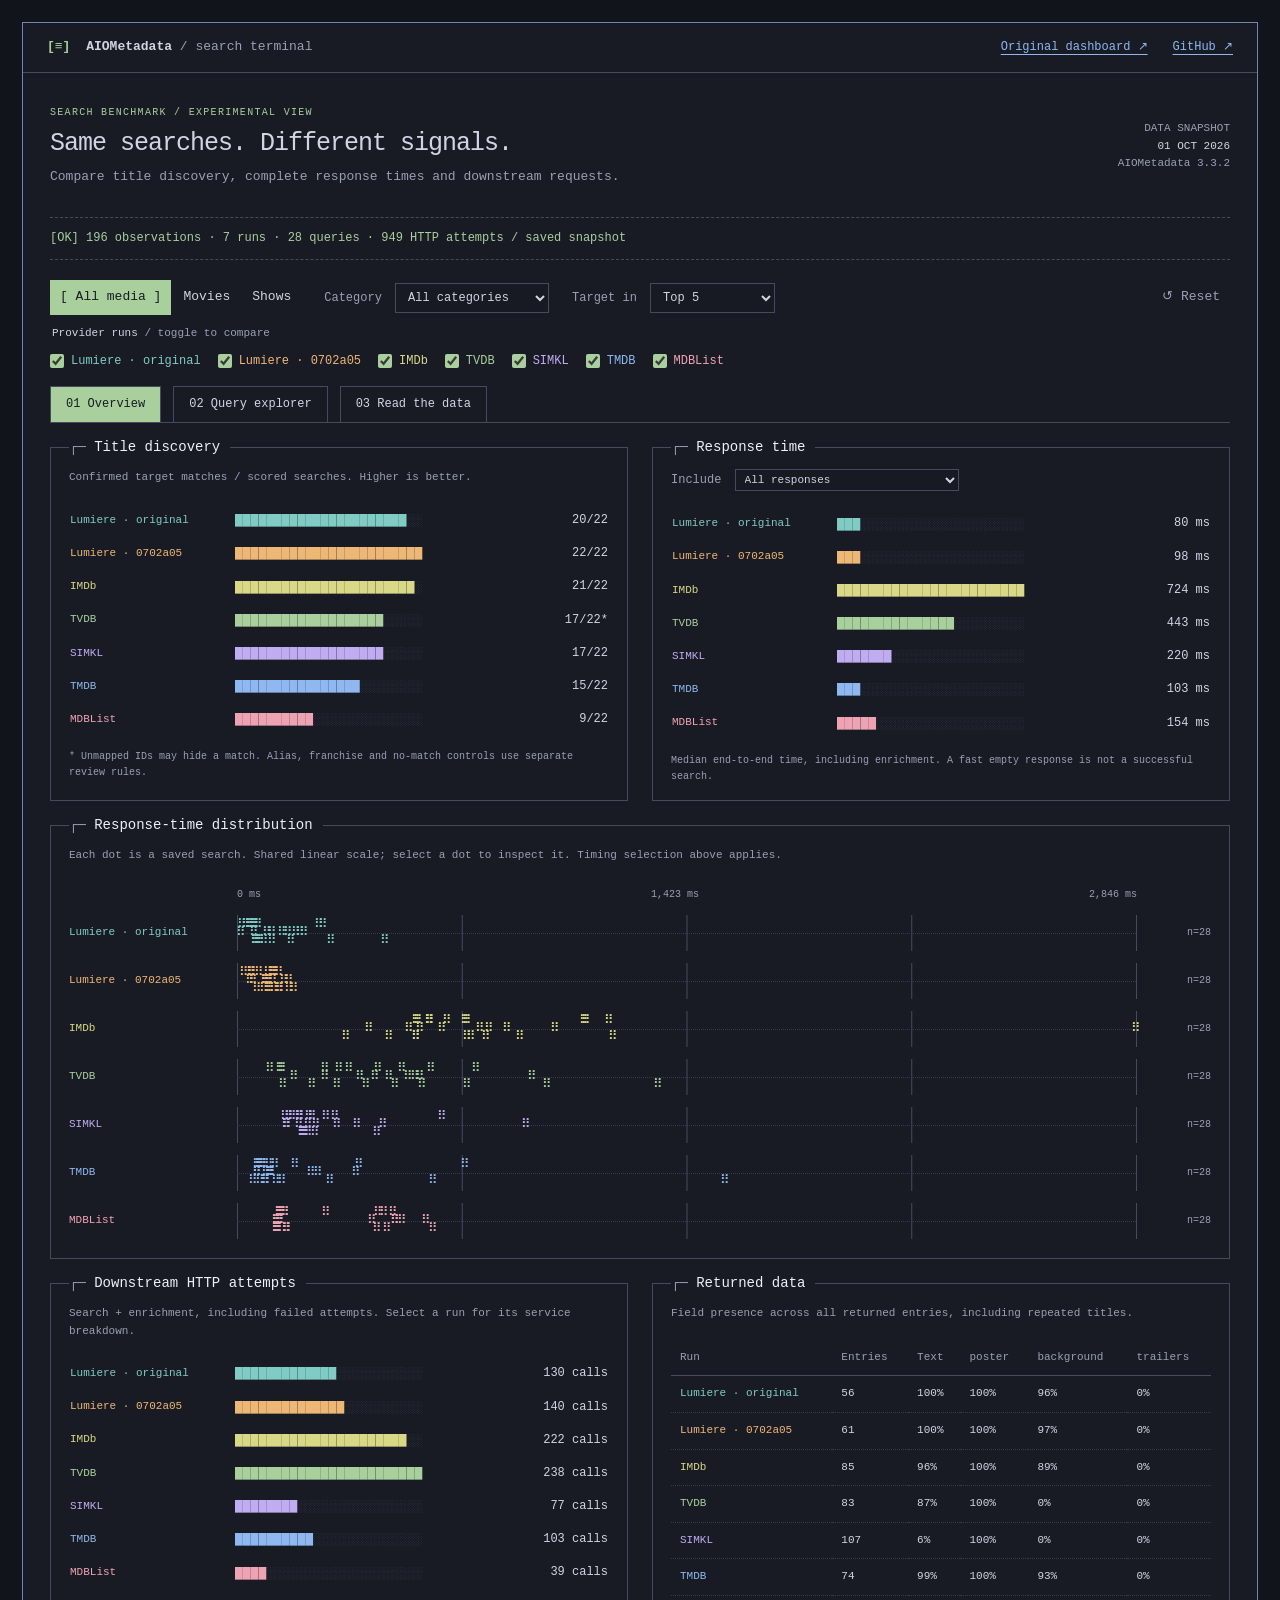
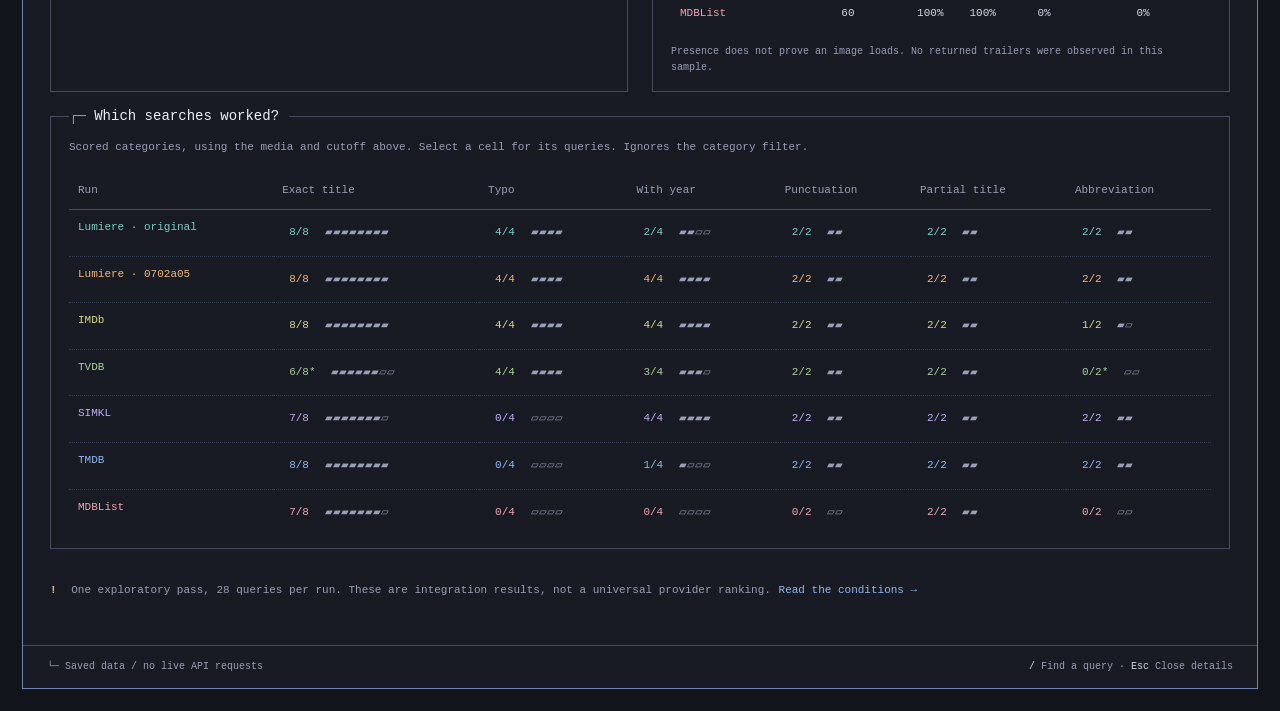
==== ascii/index.html @ 25f78277 "Add independent terminal-style search benchmark view" ====
<!doctype html>
<html lang="en"><head><meta charset="utf-8"><meta name="viewport" content="width=device-width, initial-scale=1"><meta name="theme-color" content="#191b24"><meta name="description" content="An experimental terminal-style view of the AIOMetadata search benchmark. Explore saved results, response times and enrichment requests."><title>AIOMetadata / Search terminal</title><link rel="stylesheet" href="style.css"><script type="module" src="app.js"></script></head>
<body>
<a class="skip" href="#main">Skip to results</a>
<div class="terminal">
<header><a class="brand" href="./"><span aria-hidden="true">[≡]</span> AIOMetadata <span class="dim">/ search terminal</span></a><nav aria-label="External links"><a href="../">Original dashboard ↗</a><a href="https://github.com/Jeor/aiomtesting">GitHub ↗</a></nav></header>
<main id="main">
<div class="intro"><div><p class="eyebrow">SEARCH BENCHMARK / EXPERIMENTAL VIEW</p><h1>Same searches. Different signals.</h1><p>Compare title discovery, complete response times and downstream requests.</p></div><div class="datestamp">DATA SNAPSHOT<br><strong>01 OCT 2026</strong><br>AIOMetadata 3.3.2</div></div>
<div class="status" role="status" id="status">[···] Loading saved observations…</div>
<div class="toolbar"><div class="segments" aria-label="Media type"><button data-media="both" aria-pressed="true">[ All media ]</button><button data-media="movie" aria-pressed="false">Movies</button><button data-media="series" aria-pressed="false">Shows</button></div><label>Category <select id="category"><option value="all">All categories</option></select></label><label>Target in <select id="cutoff"><option value="1">Top 1</option><option value="5" selected>Top 5</option><option value="10">Top 10</option><option value="all">All returned</option></select></label><button id="reset">↺ Reset</button></div>
<fieldset class="run-picker"><legend>Provider runs <span class="dim">/ toggle to compare</span></legend><div id="runs"></div></fieldset>
<nav class="tabs" aria-label="Views"><button data-tab="overview" aria-pressed="true">01 Overview</button><button data-tab="queries" aria-pressed="false">02 Query explorer</button><button data-tab="notes" aria-pressed="false">03 Read the data</button></nav>
<section id="overview" class="view" aria-label="Overview">
<div class="panel-grid"><section class="panel"><h2><span class="dim">┌─</span> Title discovery</h2><p class="caption">Confirmed target matches / scored searches. Higher is better.</p><div id="accuracy" class="bars"></div><p class="footnote">* Unmapped IDs may hide a match. Alias, franchise and no-match controls use separate review rules.</p></section>
<section class="panel"><h2><span class="dim">┌─</span> Response time</h2><label class="inline-control">Include <select id="timing"><option value="all">All responses</option><option value="nonempty">Non-empty responses</option><option value="matched">Confirmed matches</option><option value="common">Matched by every selected run</option></select></label><div id="latency" class="bars"></div><p class="footnote">Median end-to-end time, including enrichment. A fast empty response is not a successful search.</p></section></div>
<section class="panel"><h2><span class="dim">┌─</span> Response-time distribution</h2><p class="caption">Each dot is a saved search. Shared linear scale; select a dot to inspect it. Timing selection above applies.</p><div id="distribution" class="distribution"></div></section>
<div class="panel-grid"><section class="panel"><h2><span class="dim">┌─</span> Downstream HTTP attempts</h2><p class="caption">Search + enrichment, including failed attempts. Select a run for its service breakdown.</p><div id="requests" class="bars"></div></section><section class="panel"><h2><span class="dim">┌─</span> Returned data</h2><p class="caption">Field presence across all returned entries, including repeated titles.</p><div id="coverage" class="table-scroll"></div><p class="footnote">Presence does not prove an image loads. No returned trailers were observed in this sample.</p></section></div>
<section class="panel"><h2><span class="dim">┌─</span> Which searches worked?</h2><p class="caption">Scored categories, using the media and cutoff above. Select a cell for its queries. Ignores the category filter.</p><div id="matrix" class="table-scroll"></div></section>
<p class="notice"><span>!</span> One exploratory pass, 28 queries per run. These are integration results, not a universal provider ranking. <button data-tab="notes">Read the conditions →</button></p>
</section>
<section id="queries" class="view" aria-label="Query explorer" hidden>
<div class="query-tools"><label class="search-label">Find a query <input id="search" type="search" placeholder="e.g. Dark, LOTR, Moon" autocomplete="off"></label><label>Show <select id="page-size"><option>6</option><option>12</option><option>28</option><option value="all">All</option></select></label><label>Sort <select id="sort"><option value="title">Query A–Z</option><option value="slow">Slowest response</option><option value="calls">Most HTTP attempts</option></select></label></div>
<p class="caption">Each cell shows the outcome, full response time and HTTP attempts. Select it for all returned titles and measured stages.</p><div id="explorer" class="table-scroll explorer"></div><div class="pagination"><span id="page-info" role="status"></span><div><button id="prev">← Previous</button><button id="next">Next →</button></div></div>
</section>
<section id="notes" class="view notes" aria-label="How to read the data" hidden>
<h2>What this measures</h2><p>168 original searches across six providers, plus 28 searches using Lumiere <code>sha-0702a05</code>. Each run has the same 14 movie and 14 show queries. The normal AIOMetadata Stremio catalog route includes metadata enrichment; Odin rendering, image downloads and Jellyfin lightweight search are not measured.</p>
<h2>Quality and relevance</h2><p>Title discovery scores 11 expected-title queries per media type. The cutoff changes where a target must appear, not how many results the provider returned. “All returned” means the saved first response; provider limits differ. TVDB contains unresolved native IDs, so its confirmed score may undercount matches.</p><p>Aliases, franchise queries and invented titles have separate reviews visible in the explorer. Franchise reviews check a defined reference set, not every related production. No-match controls pass only when the complete response is empty. Two year formats were tested for Blade Runner 2049, but no paired Goosebumps remake test was run.</p>
<h2>Timing and cache conditions</h2><p>Search lookups were computed or refreshed. Each provider had an isolated cache, equal initial seeds and a four-query pilot; enrichment caches evolved during the run. This is not a fully cold test. The last three original queries followed a test-app restart. Each query was timed once, so the charts are descriptive, not confidence estimates.</p><p>“Matched by every selected run” uses only scored queries where every selected provider found the target at your cutoff. Changing the selected providers can change that shared sample. All responses, including empty ones, are used by default.</p>
<h2>The Lumiere update</h2><p>The original Lumiere build was not recorded. The later run used <code>0702a05027889395feee1905eae1a879a34acdf1</code>. Both used AIOMetadata 3.3.2, but the later run had no mid-run restart and ran at a different time. It is not a controlled build-only latency comparison.</p>
<h2>Requests, fields and stages</h2><p>HTTP attempts include search, enrichment and failures—not just billable provider calls. Stage durations can overlap; do not add or subtract them to estimate a feature-off response time. Artwork and trailer fields indicate presence only.</p>
<h2>About this view</h2><p>An independent, lightweight presentation inspired by <a href="https://github.com/ashuttl/linecast">Linecast’s terminal graphics</a>. It uses native text, character bars and ordinary browser controls. No chart library, external fonts or provider API calls. The <a href="../">original dashboard</a> is unchanged.</p><div class="report-links"><a href="../data/REPORT.md">[ Original report ]</a><a href="../data/lumiere-0702a05/REPORT.md">[ Lumiere update ]</a><a href="../data/RELEVANCE-REVIEW.md">[ Relevance review ]</a><a href="../data/all-runs.csv" download>[ Download CSV ]</a></div>
</section>
<noscript><p>This interactive view needs JavaScript. <a href="../data/REPORT.md">Read the static report instead.</a></p></noscript>
</main><footer><span>└─ Saved data / no live API requests</span><span><kbd>/</kbd> Find a query · <kbd>Esc</kbd> Close details</span></footer></div>
<dialog id="detail" aria-labelledby="detail-title"><div class="dialog-top"><span>INSPECT / SAVED OBSERVATION</span><button id="close" aria-label="Close details">[ × Close ]</button></div><div id="detail-body"></div></dialog>
</body></html>
---- ascii/style.css ----
:root{color-scheme:dark;--bg:#191b24;--panel:#1d202b;--ink:#d1d5e3;--dim:#999fb5;--line:#444b61;--accent:#a8cf9c;--blue:#8eb8ef;--amber:#edb776;--bad:#eea3b2;font-family:ui-monospace,'SFMono-Regular',Consolas,'Liberation Mono',monospace;font-size:13px;line-height:1.6}*{box-sizing:border-box}body{margin:0;background:#12141c;color:var(--ink);padding:22px}button,input,select{font:inherit}button,a,select,input{touch-action:manipulation}button{cursor:pointer}a{color:var(--blue);text-underline-offset:4px}button{color:inherit;background:transparent;border:1px solid transparent;padding:6px 9px}button:hover,a:hover{color:#fff}button:hover{background:#2c3142}button:disabled{opacity:.4;cursor:default}button:focus-visible,a:focus-visible,input:focus-visible,select:focus-visible{outline:2px solid var(--blue);outline-offset:3px}.terminal{max-width:1510px;margin:auto;border:1px solid #7185ae;background:var(--bg);min-height:calc(100vh - 44px)}header{padding:14px 24px;border-bottom:1px solid var(--line);display:flex;gap:20px;justify-content:space-between;align-items:center}header nav{display:flex;gap:25px;font-size:12px}.brand{text-decoration:none;color:var(--ink);font-weight:700}.brand>span:first-child{color:var(--accent);margin-right:8px}.brand .dim{font-weight:400}.dim,.caption,.footnote{color:var(--dim)}main{padding:25px 27px}.intro{display:flex;justify-content:space-between;gap:30px;align-items:center;margin-bottom:22px}.intro p{margin:7px 0;color:var(--dim)}.intro .eyebrow{font-size:10px;color:var(--accent);letter-spacing:.13em}h1{font-size:25px;font-weight:500;letter-spacing:-1px;line-height:1.3;margin:7px 0}h2{font-size:14px;font-weight:500;margin:0 0 8px;color:#edf0fa}.datestamp{font-size:11px;color:var(--dim);text-align:right;flex-shrink:0}.datestamp strong{font-weight:400;color:var(--ink)}.status{border-block:1px dashed var(--line);padding:11px 0;color:var(--accent);font-size:12px}.toolbar{display:flex;gap:23px;align-items:center;flex-wrap:wrap;padding:20px 0 10px}.segments{display:flex;gap:2px}.segments button[aria-pressed=true],.tabs button[aria-pressed=true]{color:var(--bg);background:var(--accent)}label{color:var(--dim);font-size:12px}select,input{color:var(--ink);border:1px solid var(--line);background:#171923;border-radius:0;padding:6px 8px}select{max-width:100%}label select{margin-left:6px}#reset{margin-left:auto;color:var(--dim)}.run-picker{border:0;padding:9px 0 15px;margin:0}.run-picker legend{font-size:11px;color:var(--ink)}#runs{display:flex;gap:8px 17px;flex-wrap:wrap}#runs label{cursor:pointer;color:var(--run);display:flex;gap:7px;align-items:center}input[type=checkbox]{accent-color:var(--accent);margin:0;width:14px;height:14px}.tabs{display:flex;border-bottom:1px solid var(--line);margin:0 0 24px;gap:12px}.tabs button{padding:8px 15px;border:1px solid var(--line);border-bottom:0;font-size:12px}.panel-grid{display:grid;grid-template-columns:1fr 1fr;gap:24px}.panel{min-width:0;margin-bottom:24px;border:1px solid var(--line);padding:17px 18px 13px}.panel h2{margin-top:-29px;background:var(--bg);width:fit-content;padding-right:10px}.caption{font-size:11px;margin:11px 0 17px;line-height:1.6}.footnote{font-size:10px;line-height:1.6;margin:13px 0 2px}.bars{margin:16px 0 4px}.bar{width:100%;display:grid;grid-template-columns:156px minmax(0,1fr) 90px;gap:9px;text-align:left;align-items:center;padding:6px 0;font-size:12px}.bar:hover{background:#252a38}.bar-name{color:var(--run);white-space:nowrap;font-size:11px}.ascii-track{white-space:nowrap;overflow:hidden;font-size:13px;letter-spacing:-.3px;line-height:1;color:var(--run)}.ascii-empty{color:#343b4e}.bar-value{text-align:right;white-space:nowrap}.inline-control{display:block;margin:11px 0 13px}.inline-control select{font-size:11px;padding:3px 5px;max-width:calc(100% - 65px)}.distribution{padding:5px 0 0}.dist-row{display:grid;grid-template-columns:156px minmax(0,1fr) 62px;gap:12px;align-items:center;padding:6px 0}.dist-label{font-size:11px;color:var(--run)}.dist-plot{position:relative;height:36px;background:linear-gradient(to right,var(--line) 1px,transparent 1px);background-size:25% 100%;border-right:1px solid var(--line)}.dist-plot:after{content:'';position:absolute;left:0;right:0;top:18px;border-top:1px dotted #343b4e;pointer-events:none}.dot{position:absolute;color:var(--run);padding:0;width:20px;height:20px;line-height:16px;transform:translateX(-50%);z-index:1}.dot:hover,.dot:focus-visible{background:var(--run);color:var(--bg);z-index:3}.dist-count{font-size:10px;color:var(--dim);text-align:right}.axis{margin:0 74px 6px 168px;display:flex;justify-content:space-between;font-size:10px;color:var(--dim)}.table-scroll{overflow:auto;max-width:100%;scrollbar-color:#52607a var(--bg)}table{border-collapse:separate;border-spacing:0;width:100%;font-size:11px;text-align:left}th{font-weight:400;color:var(--dim);padding:9px;border-bottom:1px solid var(--line);white-space:nowrap}td{padding:9px;border-bottom:1px dotted #343b4e;vertical-align:top}tbody tr:last-child td{border-bottom:0}td button{width:100%;text-align:left;padding:4px 6px}td:first-child{color:var(--ink)}.good{color:var(--accent)}.warn{color:var(--amber)}.bad{color:var(--bad)}.muted{color:var(--dim)}.cell-code{display:block;font-size:11px;white-space:nowrap}.matrix-cell{white-space:nowrap;color:var(--run)}.matrix-cell .dim{font-size:10px;margin-left:9px}.notice{color:var(--dim);font-size:11px;padding:8px 0}.notice>span{color:var(--amber);font-weight:bold;margin-right:8px}.notice button{color:var(--blue);padding:0}.query-tools{display:flex;gap:20px;align-items:end;flex-wrap:wrap}.search-label{flex:1;min-width:190px}.search-label input{display:block;width:100%;margin-top:5px}.explorer{max-height:65vh;border:1px solid var(--line)}.explorer table{min-width:650px}.explorer th{position:sticky;top:0;background:var(--panel);z-index:2;padding:12px}.explorer th:first-child{left:0;z-index:4;min-width:200px;max-width:250px}.explorer td:first-child{position:sticky;left:0;background:var(--bg);z-index:1;min-width:200px;max-width:250px;border-right:1px solid var(--line);font-size:12px}.explorer td{min-width:159px}.query-meta,.target{display:block;font-size:10px;color:var(--dim);margin-top:6px}.target{max-width:230px;color:#b7bed0}.pagination{display:flex;justify-content:space-between;align-items:center;gap:10px;margin-top:15px;font-size:11px;color:var(--dim)}.pagination button{border:1px solid var(--line);margin-left:5px}.notes{max-width:850px}.notes h2{color:var(--accent);margin-top:27px}.notes h2:first-child{margin-top:0}.notes p{color:var(--dim);font-size:13px;line-height:1.8}.notes code{overflow-wrap:anywhere;color:var(--ink)}.report-links{display:flex;flex-wrap:wrap;gap:20px;margin-top:25px}footer{display:flex;justify-content:space-between;gap:15px;padding:13px 24px;border-top:1px solid var(--line);color:var(--dim);font-size:10px}kbd{color:var(--ink);font:inherit}dialog{color:var(--ink);background:var(--bg);border:1px solid var(--blue);width:min(950px,94vw);max-height:86vh;padding:0}dialog::backdrop{background:#080a11d9}.dialog-top{display:flex;justify-content:space-between;align-items:center;position:sticky;top:0;background:var(--panel);border-bottom:1px solid var(--line);padding:10px 20px;font-size:10px;z-index:3;color:var(--dim)}#detail-body{padding:23px}#detail-body h2{font-size:21px;color:var(--ink)}#detail-body h3{font-size:13px;font-weight:400;color:var(--accent);margin:23px 0 8px}.metrics{display:flex;gap:30px;flex-wrap:wrap;border-block:1px dashed var(--line);padding:13px 0;margin:20px 0}.metrics strong{display:block;font-size:20px;font-weight:400}.metrics span{color:var(--dim);font-size:11px}.result-table th{position:sticky;top:0;background:var(--bg)}.empty{color:var(--dim);padding:15px;font-size:12px}.skip{position:absolute;left:15px;top:-100px;background:var(--panel);padding:10px;z-index:20}.skip:focus{top:10px}[hidden]{display:none!important}@media(min-width:1450px){.bar{grid-template-columns:165px minmax(0,1fr) 95px}.ascii-track{letter-spacing:0}}@media(max-width:1050px){.panel-grid{grid-template-columns:1fr}.bar{grid-template-columns:175px minmax(0,1fr) 100px}.ascii-track{letter-spacing:1px}.toolbar{gap:13px}.brand .dim{display:none}}@media(max-width:620px){body{padding:0}.terminal{border:0;border-top:2px solid var(--blue);min-height:100vh}header{padding:13px 14px;gap:8px}header nav{gap:10px;font-size:10px}header nav a:last-child{display:none}.brand{font-size:12px}main{padding:20px 14px}.intro{gap:10px;margin-bottom:18px}.datestamp{display:none}h1{font-size:23px;max-width:290px}.intro p{font-size:11px}.status{font-size:10px}.toolbar{gap:10px}.segments{width:100%}.segments button{font-size:12px}#reset{margin-left:0;padding:3px}.run-picker{padding-bottom:18px}#runs{gap:9px 15px}#runs label{font-size:11px}.tabs{gap:4px}.tabs button{font-size:10px;padding:9px 6px;flex:1}.panel{padding:17px 10px 12px;margin-bottom:26px}.bar{grid-template-columns:132px minmax(0,1fr) 72px;gap:5px}.bar-name{font-size:10px}.bar-value{font-size:10px}.ascii-track{font-size:11px;letter-spacing:-1px}.dist-row{grid-template-columns:110px minmax(0,1fr) 34px;gap:8px}.dist-label{font-size:10px}.dist-count{font-size:9px}.axis{margin-left:118px;margin-right:42px;font-size:9px}.caption{font-size:10px}.query-tools{gap:10px}.search-label{flex-basis:100%}.explorer th:first-child,.explorer td:first-child{min-width:140px;max-width:140px}.explorer td:first-child{font-size:11px}.target{max-width:125px}.pagination{align-items:start;flex-direction:column}footer{padding:13px 14px;flex-wrap:wrap}dialog{width:96vw;max-height:92vh}#detail-body{padding:16px}.metrics{gap:18px}.metrics strong{font-size:17px}.notes p{font-size:12px}}
/* Fit the entire character scale inside its column at every viewport. */
.ascii-track{container-type:inline-size;letter-spacing:0;min-width:0}
.ascii-track>span{font-size:min(13px,6.7cqw);letter-spacing:0}
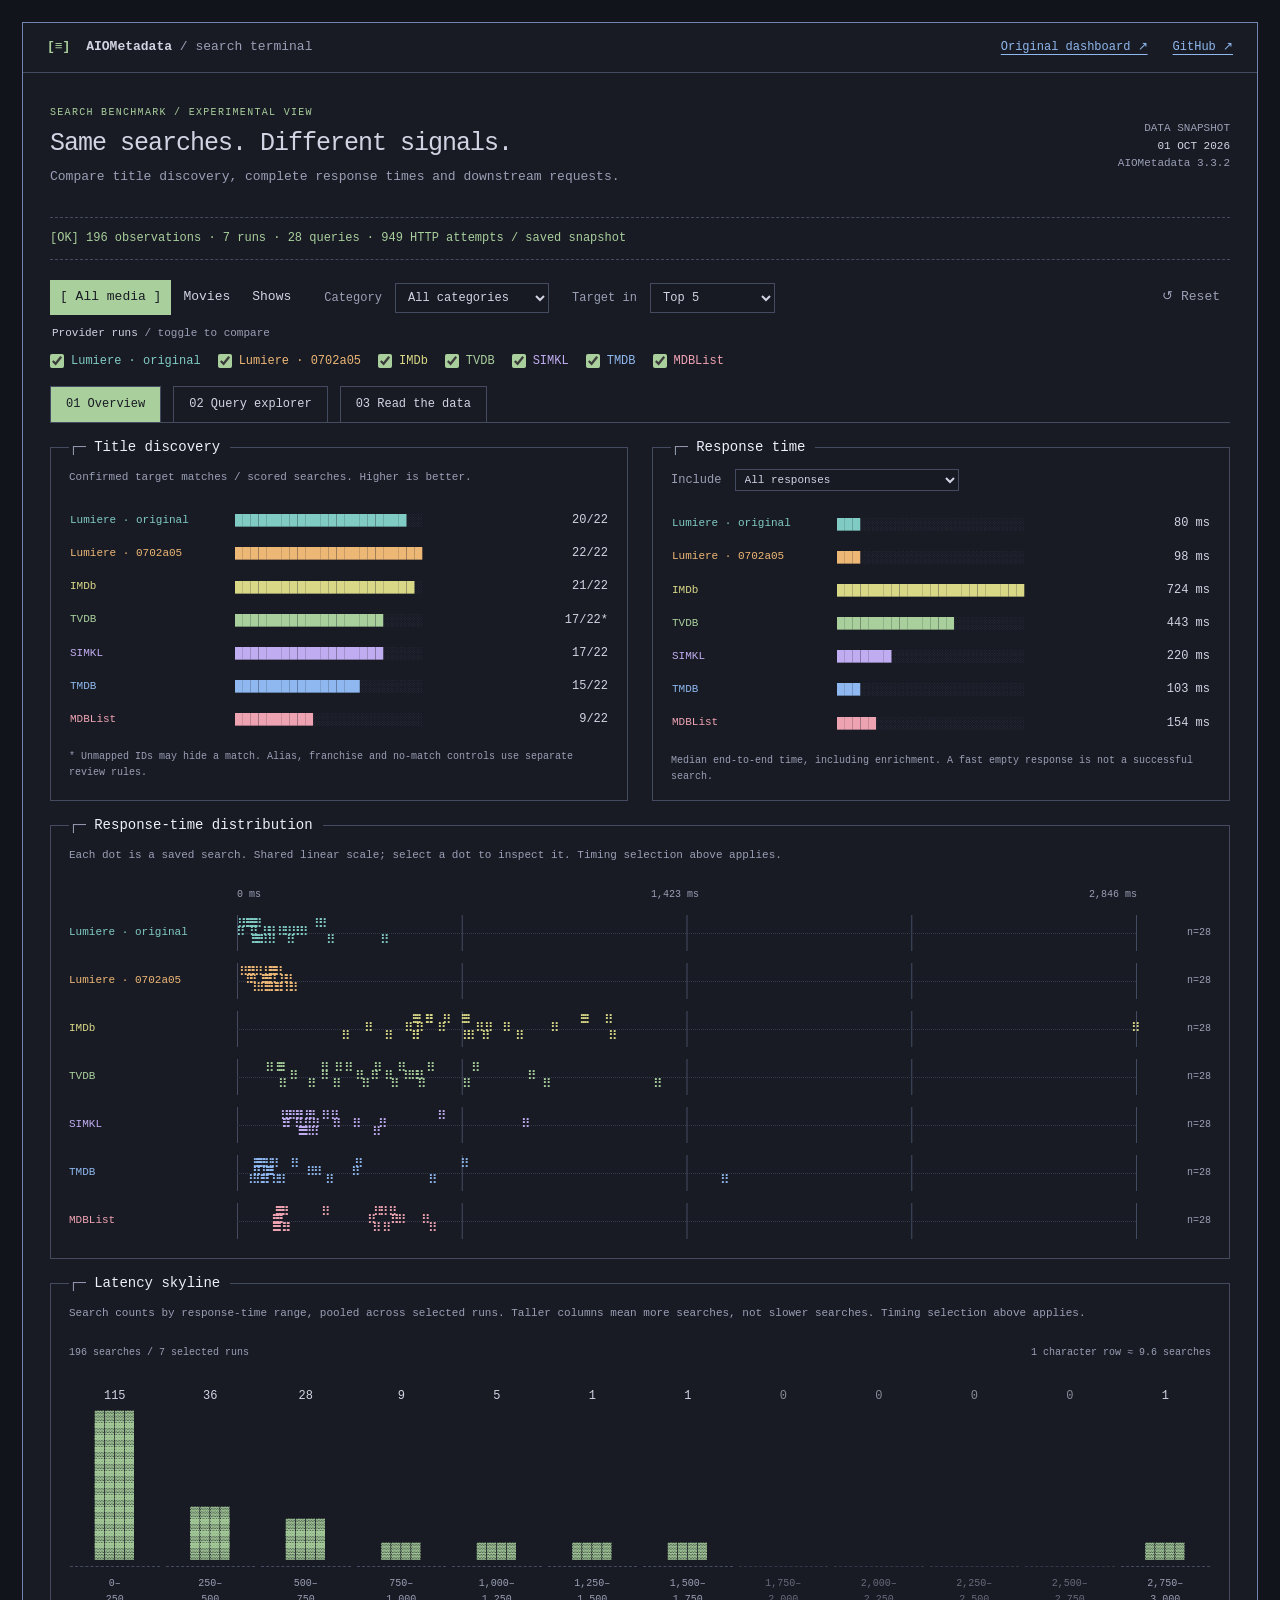
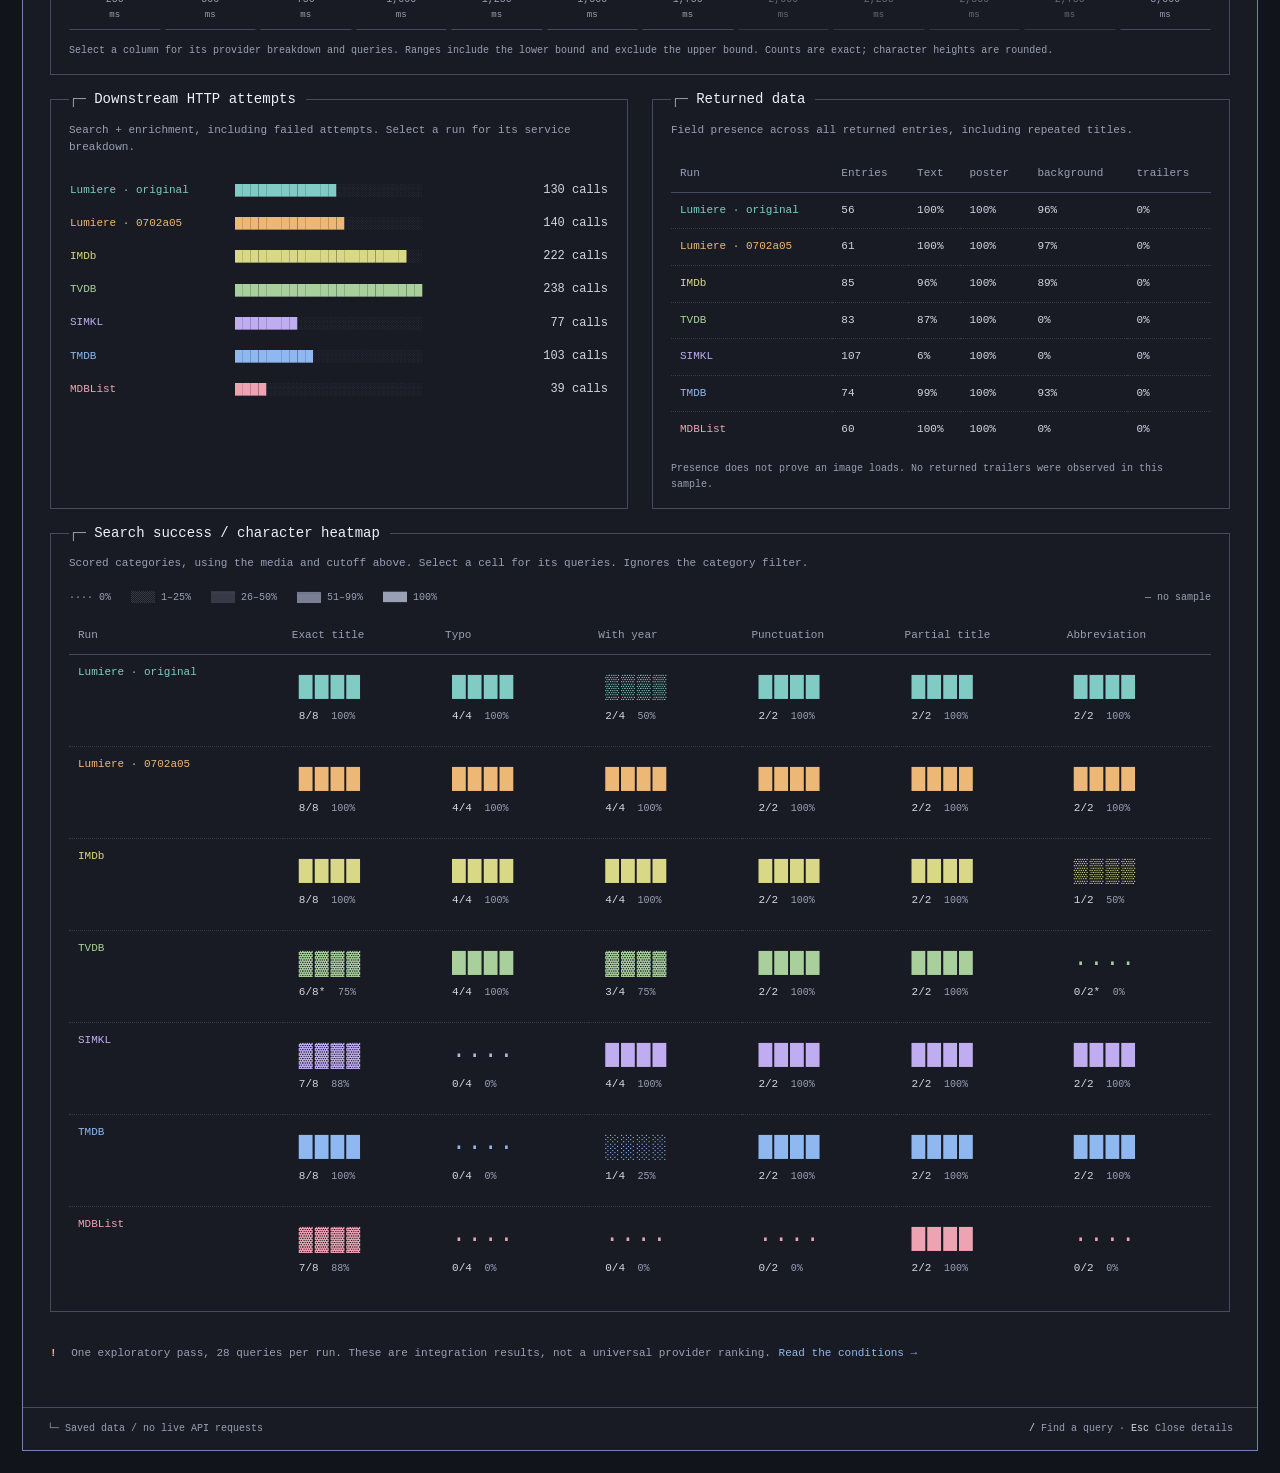
==== commit b64dc18c: "Add character heatmap and interactive latency histogram" ====
--- a/ascii/index.html
+++ b/ascii/index.html
@@ -1,5 +1,5 @@
 <!doctype html>
-<html lang="en"><head><meta charset="utf-8"><meta name="viewport" content="width=device-width, initial-scale=1"><meta name="theme-color" content="#191b24"><meta name="description" content="An experimental terminal-style view of the AIOMetadata search benchmark. Explore saved results, response times and enrichment requests."><title>AIOMetadata / Search terminal</title><link rel="stylesheet" href="style.css"><script type="module" src="app.js"></script></head>
+<html lang="en"><head><meta charset="utf-8"><meta name="viewport" content="width=device-width, initial-scale=1"><meta name="theme-color" content="#191b24"><meta name="description" content="An experimental terminal-style view of the AIOMetadata search benchmark. Explore saved results, response times and enrichment requests."><title>AIOMetadata / Search terminal</title><link rel="stylesheet" href="style.css?v=27f14e8516"><script type="module" src="app.js?v=d98546be1c"></script></head>
 <body>
 <a class="skip" href="#main">Skip to results</a>
 <div class="terminal">
@@ -14,8 +14,9 @@
 <div class="panel-grid"><section class="panel"><h2><span class="dim">┌─</span> Title discovery</h2><p class="caption">Confirmed target matches / scored searches. Higher is better.</p><div id="accuracy" class="bars"></div><p class="footnote">* Unmapped IDs may hide a match. Alias, franchise and no-match controls use separate review rules.</p></section>
 <section class="panel"><h2><span class="dim">┌─</span> Response time</h2><label class="inline-control">Include <select id="timing"><option value="all">All responses</option><option value="nonempty">Non-empty responses</option><option value="matched">Confirmed matches</option><option value="common">Matched by every selected run</option></select></label><div id="latency" class="bars"></div><p class="footnote">Median end-to-end time, including enrichment. A fast empty response is not a successful search.</p></section></div>
 <section class="panel"><h2><span class="dim">┌─</span> Response-time distribution</h2><p class="caption">Each dot is a saved search. Shared linear scale; select a dot to inspect it. Timing selection above applies.</p><div id="distribution" class="distribution"></div></section>
+<section class="panel"><h2><span class="dim">┌─</span> Latency skyline</h2><p class="caption">Search counts by response-time range, pooled across selected runs. Taller columns mean more searches, not slower searches. Timing selection above applies.</p><div id="histogram" class="histogram"></div><p class="footnote">Select a column for its provider breakdown and queries. Ranges include the lower bound and exclude the upper bound. Counts are exact; character heights are rounded.</p></section>
 <div class="panel-grid"><section class="panel"><h2><span class="dim">┌─</span> Downstream HTTP attempts</h2><p class="caption">Search + enrichment, including failed attempts. Select a run for its service breakdown.</p><div id="requests" class="bars"></div></section><section class="panel"><h2><span class="dim">┌─</span> Returned data</h2><p class="caption">Field presence across all returned entries, including repeated titles.</p><div id="coverage" class="table-scroll"></div><p class="footnote">Presence does not prove an image loads. No returned trailers were observed in this sample.</p></section></div>
-<section class="panel"><h2><span class="dim">┌─</span> Which searches worked?</h2><p class="caption">Scored categories, using the media and cutoff above. Select a cell for its queries. Ignores the category filter.</p><div id="matrix" class="table-scroll"></div></section>
+<section class="panel"><h2><span class="dim">┌─</span> Search success / character heatmap</h2><p class="caption">Scored categories, using the media and cutoff above. Select a cell for its queries. Ignores the category filter.</p><div class="heat-legend" aria-label="Success rate shading"><span>···· 0%</span><span>░░░░ 1–25%</span><span>▒▒▒▒ 26–50%</span><span>▓▓▓▓ 51–99%</span><span>████ 100%</span><span>— no sample</span></div><div id="matrix" class="table-scroll"></div></section>
 <p class="notice"><span>!</span> One exploratory pass, 28 queries per run. These are integration results, not a universal provider ranking. <button data-tab="notes">Read the conditions →</button></p>
 </section>
 <section id="queries" class="view" aria-label="Query explorer" hidden>
--- a/ascii/style.css
+++ b/ascii/style.css
@@ -2,3 +2,4 @@
 /* Fit the entire character scale inside its column at every viewport. */
 .ascii-track{container-type:inline-size;letter-spacing:0;min-width:0}
 .ascii-track>span{font-size:min(13px,6.7cqw);letter-spacing:0}
+.heat-legend{display:flex;flex-wrap:wrap;gap:8px 20px;color:var(--dim);font-size:10px;margin:0 0 12px}.heat-legend span:last-child{margin-left:auto}.heat-shade{display:block;font-size:23px;line-height:1.15;letter-spacing:2px}.heat-score{display:block;margin-top:7px;color:var(--ink)}.heat-score small{color:var(--dim);margin-left:6px;font-size:10px}.matrix-cell{min-width:80px;padding:10px 6px}.histogram{overflow-x:auto}.hist-summary{display:flex;justify-content:space-between;gap:15px;color:var(--dim);font-size:10px;margin:5px 0 18px}.skyline{display:flex;align-items:stretch;gap:4px;min-width:580px}.hist-bin{flex:1;min-width:44px;padding:7px 0;color:var(--accent);border-bottom:1px solid var(--line)}.bin-count{display:block;color:var(--ink);font-size:12px;margin-bottom:8px}.bin-tower{display:block;white-space:pre;font-size:15px;line-height:12px;height:144px;letter-spacing:1px}.bin-range{display:block;border-top:1px dashed var(--line);padding-top:9px;margin-top:8px;color:var(--dim);font-size:10px}.bin-range small{display:block;font-size:9px}.hist-bin:hover:not(:disabled){color:var(--blue);background:#252a38}.bin-providers{display:flex;flex-wrap:wrap;gap:8px 20px;font-size:11px;margin:20px 0}.hist-bin:disabled{opacity:.6}@media(max-width:620px){.hist-summary{flex-direction:column;gap:3px}.heat-legend{gap:6px 14px}.heat-legend span:last-child{margin-left:0}.skyline{min-width:650px}}
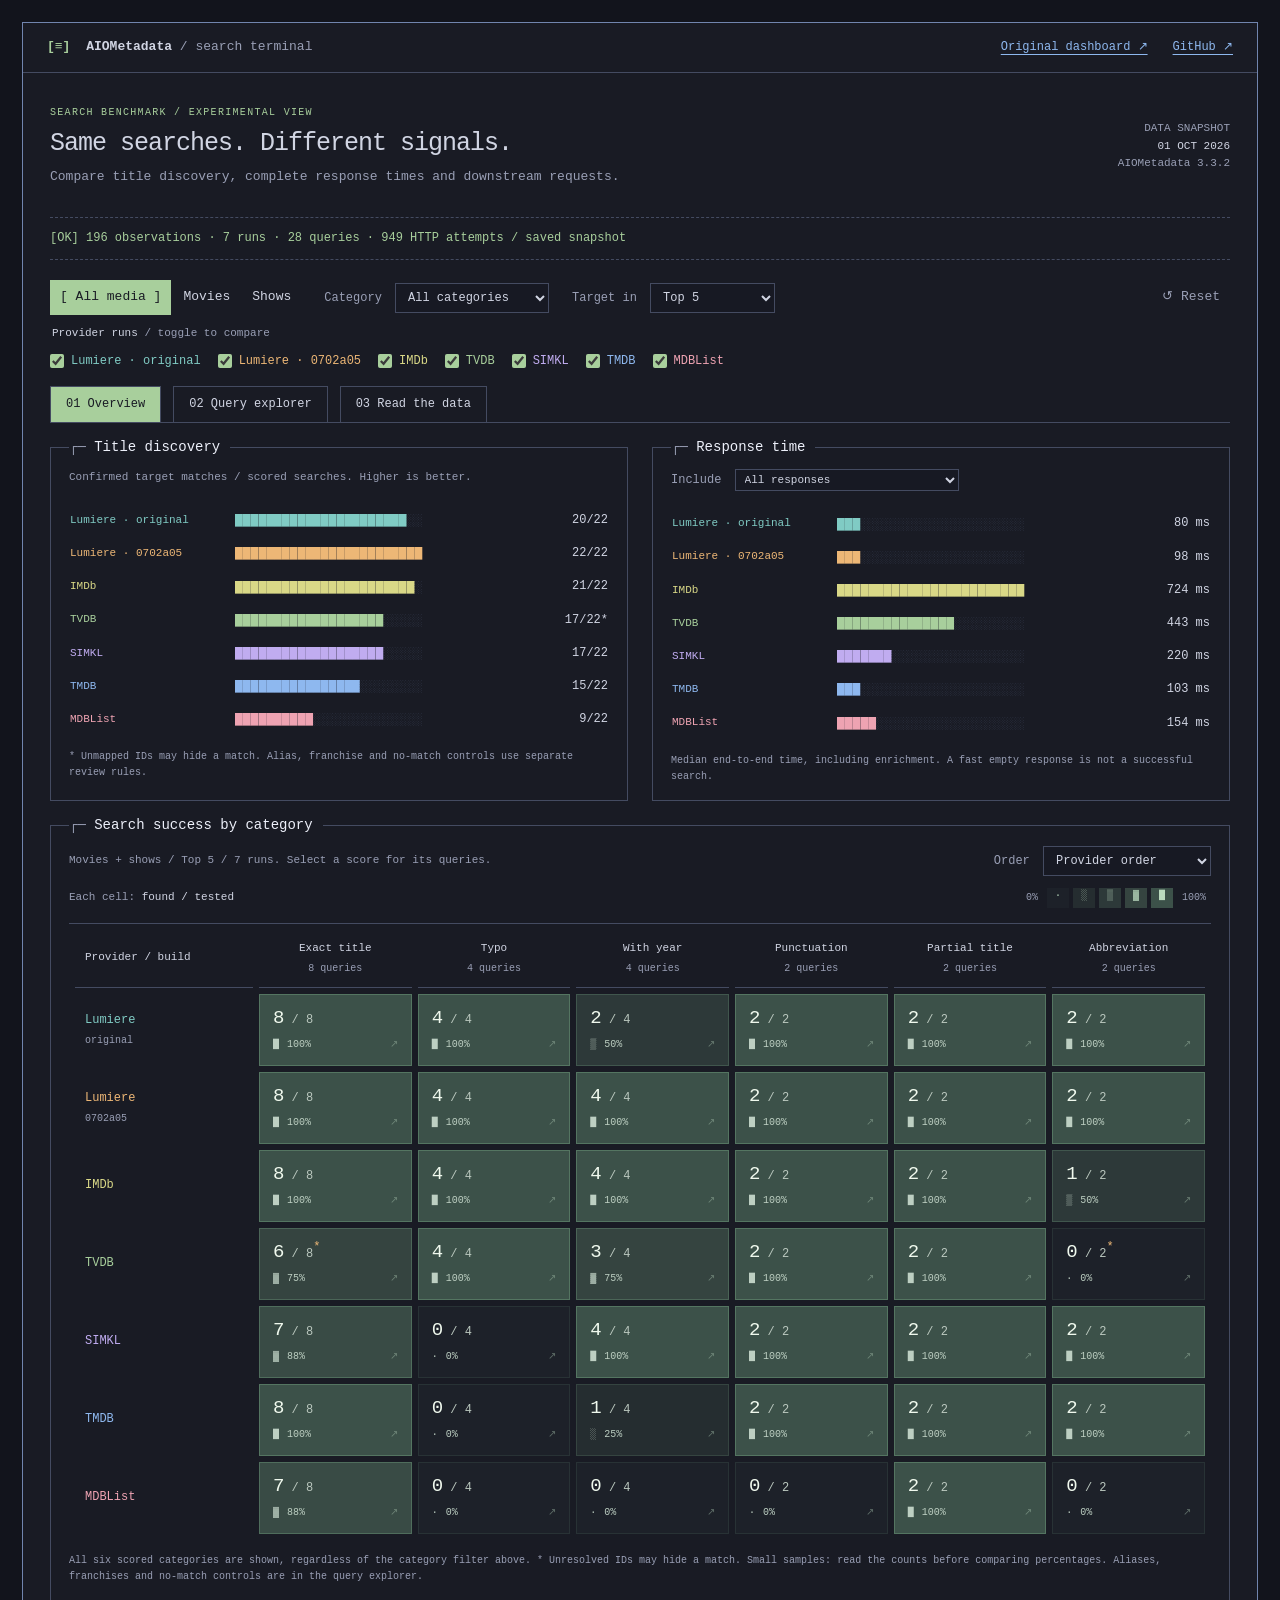
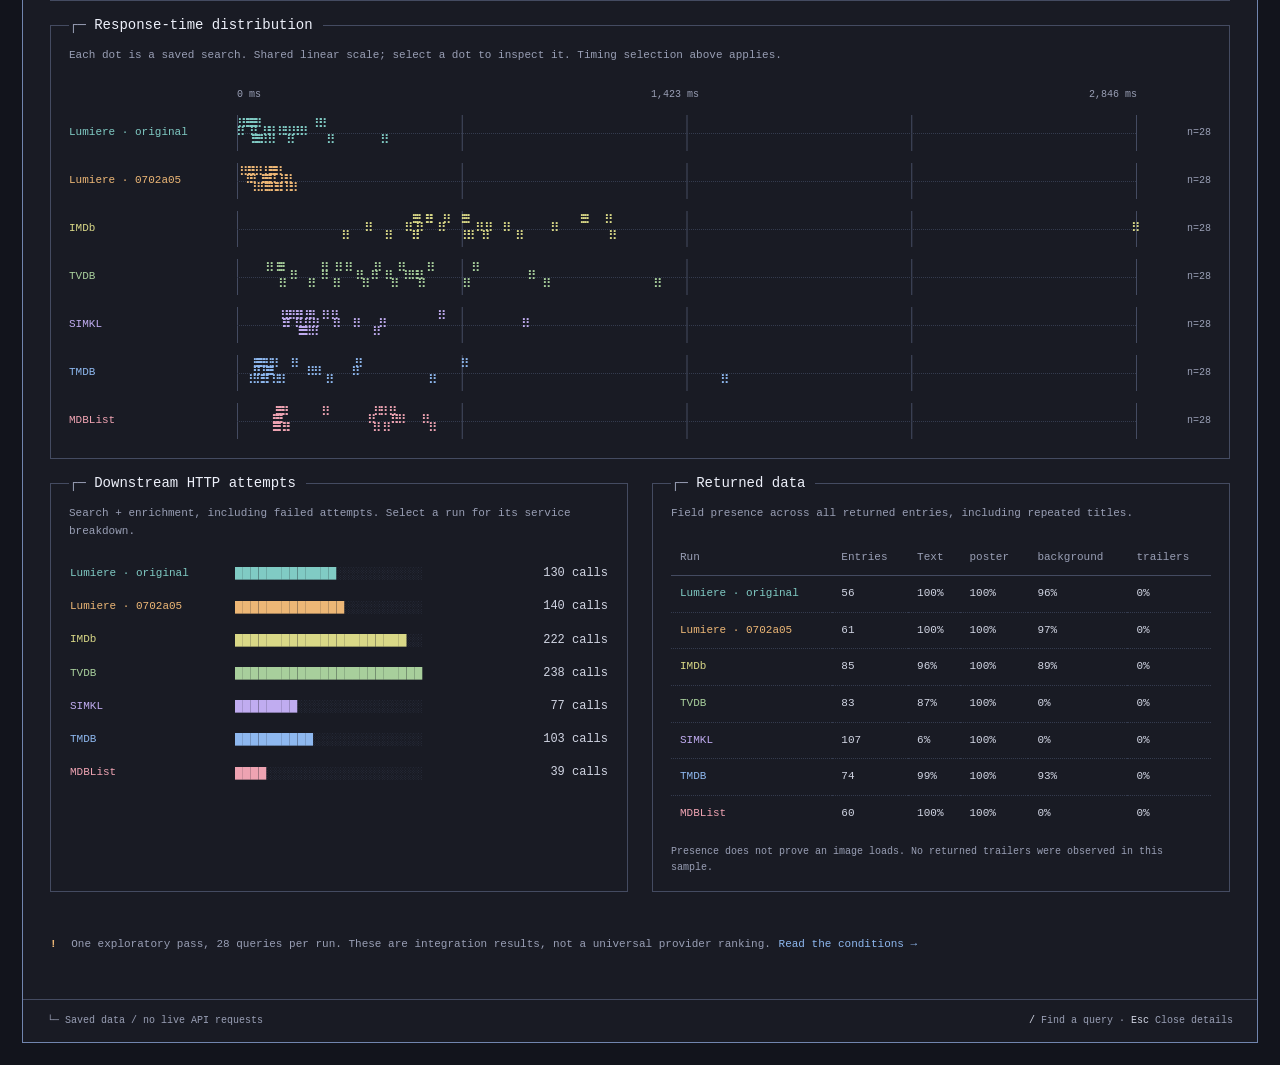
==== commit a9a16f05: "Remove latency skyline and improve heatmap readability and navigation" ====
--- a/ascii/index.html
+++ b/ascii/index.html
@@ -1,5 +1,5 @@
 <!doctype html>
-<html lang="en"><head><meta charset="utf-8"><meta name="viewport" content="width=device-width, initial-scale=1"><meta name="theme-color" content="#191b24"><meta name="description" content="An experimental terminal-style view of the AIOMetadata search benchmark. Explore saved results, response times and enrichment requests."><title>AIOMetadata / Search terminal</title><link rel="stylesheet" href="style.css?v=27f14e8516"><script type="module" src="app.js?v=d98546be1c"></script></head>
+<html lang="en"><head><meta charset="utf-8"><meta name="viewport" content="width=device-width, initial-scale=1"><meta name="theme-color" content="#191b24"><meta name="description" content="An experimental terminal-style view of the AIOMetadata search benchmark. Explore saved results, response times and enrichment requests."><title>AIOMetadata / Search terminal</title><link rel="stylesheet" href="style.css?v=4fe7714666"><script type="module" src="app.js?v=c4c320711a"></script></head>
 <body>
 <a class="skip" href="#main">Skip to results</a>
 <div class="terminal">
@@ -13,10 +13,9 @@
 <section id="overview" class="view" aria-label="Overview">
 <div class="panel-grid"><section class="panel"><h2><span class="dim">┌─</span> Title discovery</h2><p class="caption">Confirmed target matches / scored searches. Higher is better.</p><div id="accuracy" class="bars"></div><p class="footnote">* Unmapped IDs may hide a match. Alias, franchise and no-match controls use separate review rules.</p></section>
 <section class="panel"><h2><span class="dim">┌─</span> Response time</h2><label class="inline-control">Include <select id="timing"><option value="all">All responses</option><option value="nonempty">Non-empty responses</option><option value="matched">Confirmed matches</option><option value="common">Matched by every selected run</option></select></label><div id="latency" class="bars"></div><p class="footnote">Median end-to-end time, including enrichment. A fast empty response is not a successful search.</p></section></div>
+<section class="panel heat-panel"><h2><span class="dim">┌─</span> Search success by category</h2><div class="heat-toolbar"><p class="caption" id="heat-context">Select a score to inspect its searches.</p><label>Order <select id="heat-sort"><option value="default">Provider order</option><option value="success">Most targets found</option></select></label></div><div class="heat-guide"><span>Each cell: <strong>found / tested</strong></span><div class="heat-scale" aria-label="Darker means fewer matches; brighter means more matches"><span>0%</span><i style="--level:0">·</i><i style="--level:.25">░</i><i style="--level:.5">▒</i><i style="--level:.75">▓</i><i style="--level:1">█</i><span>100%</span></div></div><p class="heat-mobile-hint">Swipe sideways for more categories. Provider names stay pinned.</p><div id="matrix" class="table-scroll"></div><p class="footnote">All six scored categories are shown, regardless of the category filter above. * Unresolved IDs may hide a match. Small samples: read the counts before comparing percentages. Aliases, franchises and no-match controls are in the query explorer.</p></section>
 <section class="panel"><h2><span class="dim">┌─</span> Response-time distribution</h2><p class="caption">Each dot is a saved search. Shared linear scale; select a dot to inspect it. Timing selection above applies.</p><div id="distribution" class="distribution"></div></section>
-<section class="panel"><h2><span class="dim">┌─</span> Latency skyline</h2><p class="caption">Search counts by response-time range, pooled across selected runs. Taller columns mean more searches, not slower searches. Timing selection above applies.</p><div id="histogram" class="histogram"></div><p class="footnote">Select a column for its provider breakdown and queries. Ranges include the lower bound and exclude the upper bound. Counts are exact; character heights are rounded.</p></section>
 <div class="panel-grid"><section class="panel"><h2><span class="dim">┌─</span> Downstream HTTP attempts</h2><p class="caption">Search + enrichment, including failed attempts. Select a run for its service breakdown.</p><div id="requests" class="bars"></div></section><section class="panel"><h2><span class="dim">┌─</span> Returned data</h2><p class="caption">Field presence across all returned entries, including repeated titles.</p><div id="coverage" class="table-scroll"></div><p class="footnote">Presence does not prove an image loads. No returned trailers were observed in this sample.</p></section></div>
-<section class="panel"><h2><span class="dim">┌─</span> Search success / character heatmap</h2><p class="caption">Scored categories, using the media and cutoff above. Select a cell for its queries. Ignores the category filter.</p><div class="heat-legend" aria-label="Success rate shading"><span>···· 0%</span><span>░░░░ 1–25%</span><span>▒▒▒▒ 26–50%</span><span>▓▓▓▓ 51–99%</span><span>████ 100%</span><span>— no sample</span></div><div id="matrix" class="table-scroll"></div></section>
 <p class="notice"><span>!</span> One exploratory pass, 28 queries per run. These are integration results, not a universal provider ranking. <button data-tab="notes">Read the conditions →</button></p>
 </section>
 <section id="queries" class="view" aria-label="Query explorer" hidden>
--- a/ascii/style.css
+++ b/ascii/style.css
@@ -2,4 +2,4 @@
 /* Fit the entire character scale inside its column at every viewport. */
 .ascii-track{container-type:inline-size;letter-spacing:0;min-width:0}
 .ascii-track>span{font-size:min(13px,6.7cqw);letter-spacing:0}
-.heat-legend{display:flex;flex-wrap:wrap;gap:8px 20px;color:var(--dim);font-size:10px;margin:0 0 12px}.heat-legend span:last-child{margin-left:auto}.heat-shade{display:block;font-size:23px;line-height:1.15;letter-spacing:2px}.heat-score{display:block;margin-top:7px;color:var(--ink)}.heat-score small{color:var(--dim);margin-left:6px;font-size:10px}.matrix-cell{min-width:80px;padding:10px 6px}.histogram{overflow-x:auto}.hist-summary{display:flex;justify-content:space-between;gap:15px;color:var(--dim);font-size:10px;margin:5px 0 18px}.skyline{display:flex;align-items:stretch;gap:4px;min-width:580px}.hist-bin{flex:1;min-width:44px;padding:7px 0;color:var(--accent);border-bottom:1px solid var(--line)}.bin-count{display:block;color:var(--ink);font-size:12px;margin-bottom:8px}.bin-tower{display:block;white-space:pre;font-size:15px;line-height:12px;height:144px;letter-spacing:1px}.bin-range{display:block;border-top:1px dashed var(--line);padding-top:9px;margin-top:8px;color:var(--dim);font-size:10px}.bin-range small{display:block;font-size:9px}.hist-bin:hover:not(:disabled){color:var(--blue);background:#252a38}.bin-providers{display:flex;flex-wrap:wrap;gap:8px 20px;font-size:11px;margin:20px 0}.hist-bin:disabled{opacity:.6}@media(max-width:620px){.hist-summary{flex-direction:column;gap:3px}.heat-legend{gap:6px 14px}.heat-legend span:last-child{margin-left:0}.skyline{min-width:650px}}
+.heat-toolbar{display:flex;align-items:center;justify-content:space-between;gap:20px;margin-top:4px}.heat-toolbar .caption{margin:8px 0}.heat-toolbar label{white-space:nowrap}.heat-guide{display:flex;justify-content:space-between;gap:20px;align-items:center;padding:10px 0 15px;color:var(--dim);font-size:11px}.heat-guide strong{font-weight:400;color:var(--ink)}.heat-scale{display:flex;gap:4px;align-items:center;font-size:10px}.heat-scale i{font-style:normal;text-align:center;width:22px;height:20px;background:rgba(139,199,154,calc(.035 + var(--level)*.28));color:#b9d9bd}.heat-scale>span{margin-inline:5px}.heat-panel #matrix{max-height:650px;border-top:1px solid var(--line)}.heat-table{table-layout:fixed;min-width:830px;border-spacing:6px 6px}.heat-table thead th{position:sticky;top:0;z-index:2;background:var(--bg);height:58px;vertical-align:middle;color:var(--ink);border-bottom:1px solid var(--line);padding:8px 10px;font-size:11px;text-align:center}.heat-table thead th:first-child{width:178px;left:0;z-index:4;text-align:left}.heat-table th small{display:block;color:var(--dim);font-size:10px;margin-top:3px;font-weight:400}.heat-table tbody th{position:sticky;left:0;z-index:1;background:var(--bg);border:0;padding:12px 10px;white-space:normal;vertical-align:middle;font-size:12px}.heat-provider{color:var(--run)}.heat-provider small{color:var(--dim)}.heat-table td{padding:0;border:0!important;vertical-align:middle}.heat-tile{display:block;width:100%;min-height:72px;text-align:left;padding:10px 13px;border:1px solid rgba(139,199,154,calc(.10 + var(--level)*.20));background:rgba(139,199,154,calc(.035 + var(--level)*.28));color:#eff8ed;transition:border-color .12s,background .12s}.heat-tile:hover{background:rgba(139,199,154,calc(.14 + var(--level)*.28));border-color:#b9d9bd;color:#fff}.heat-tile:focus-visible{outline-offset:-3px;outline-color:#d9edd5}.heat-count{display:block;font-size:19px;line-height:1.2;font-variant-numeric:tabular-nums}.heat-denom{font-size:12px;color:#bbc8bf}.heat-count sup{font-size:12px;color:var(--amber)}.heat-detail{display:flex;align-items:center;gap:8px;margin-top:7px;color:#bdcfc2;font-size:10px}.heat-arrow{margin-left:auto;color:#9fb9a5;opacity:.5}.heat-tile:hover .heat-arrow,.heat-tile:focus-visible .heat-arrow{opacity:1}.heat-mobile-hint{display:none;color:var(--dim);font-size:10px}.heat-tile:disabled{opacity:.55}@media(max-width:850px){.heat-toolbar{align-items:start;flex-direction:column;gap:4px}.heat-guide{flex-wrap:wrap;gap:10px}.heat-mobile-hint{display:block}.heat-table{min-width:760px}.heat-table thead th:first-child{width:140px}.heat-table tbody th{font-size:11px}.heat-tile{padding:10px}.heat-table{border-spacing:4px}.heat-panel #matrix{max-height:490px}}@media(prefers-reduced-motion:reduce){.heat-tile{transition:none}}
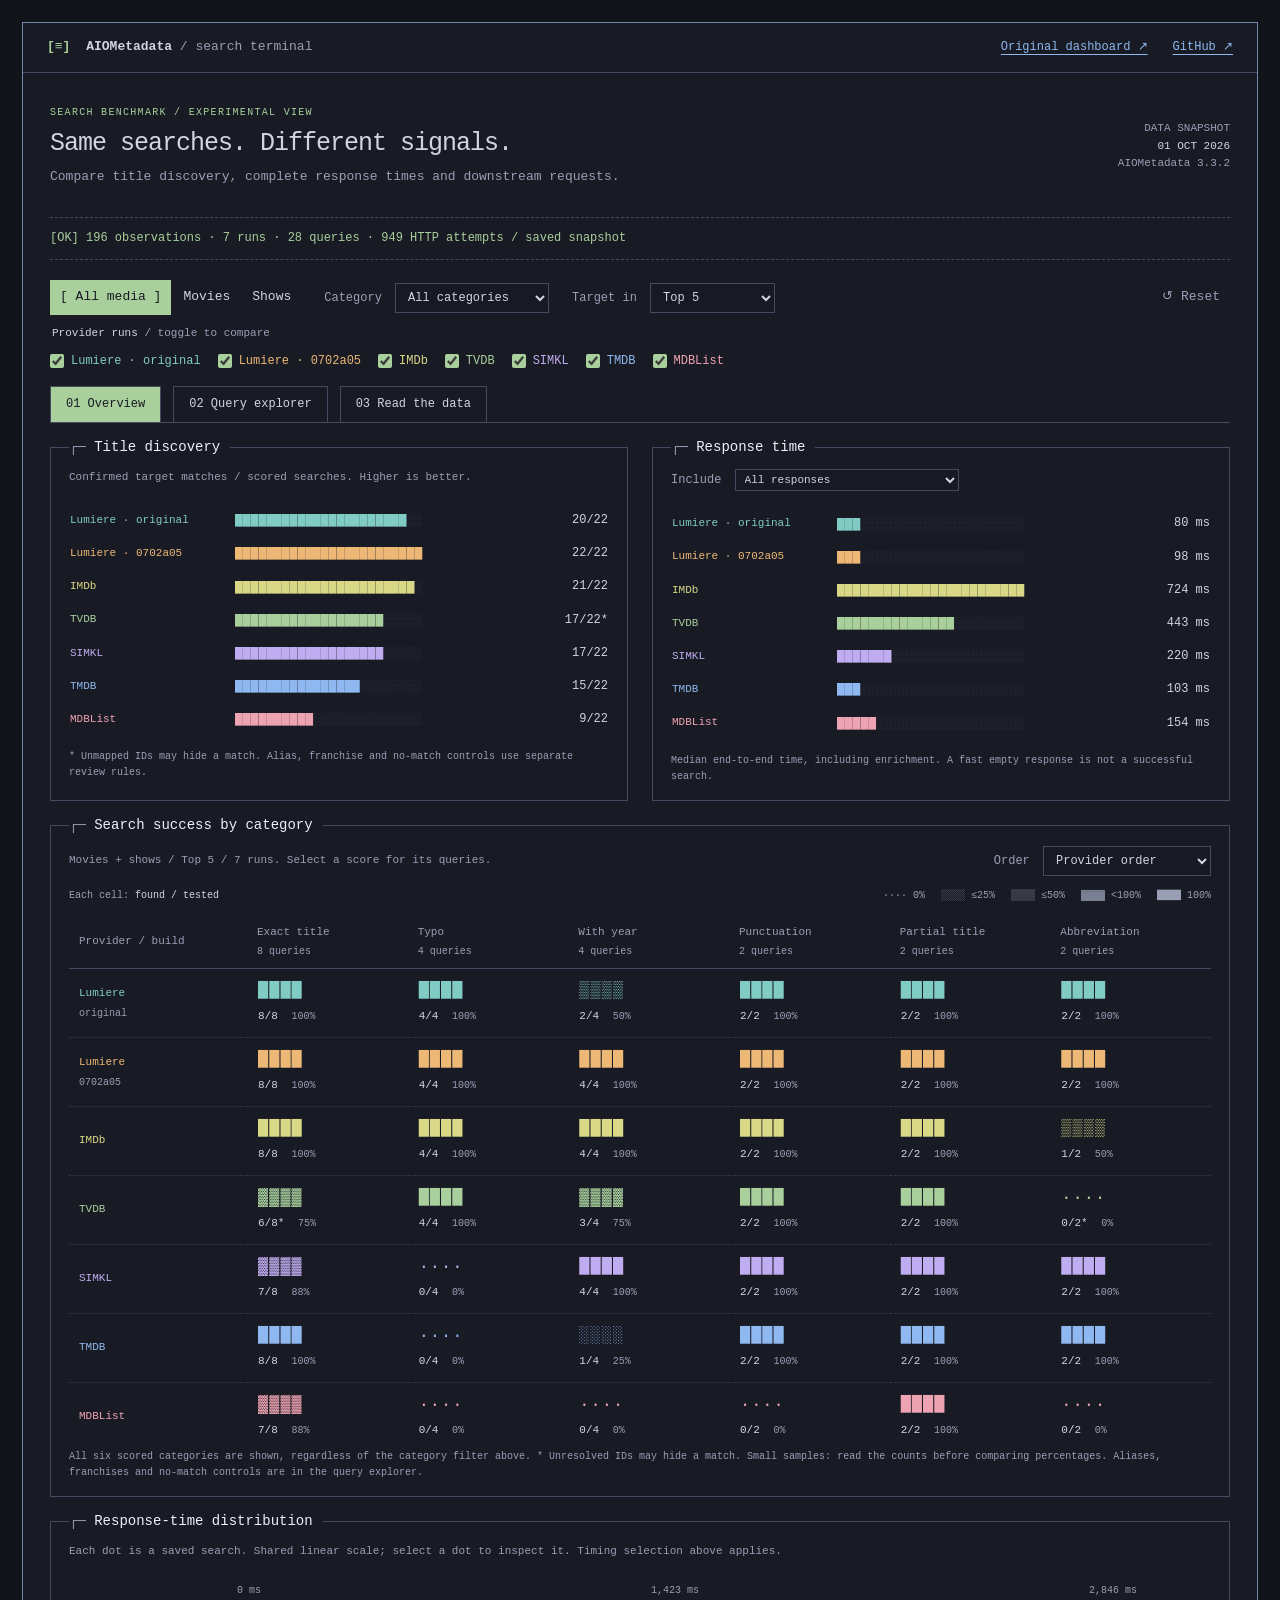
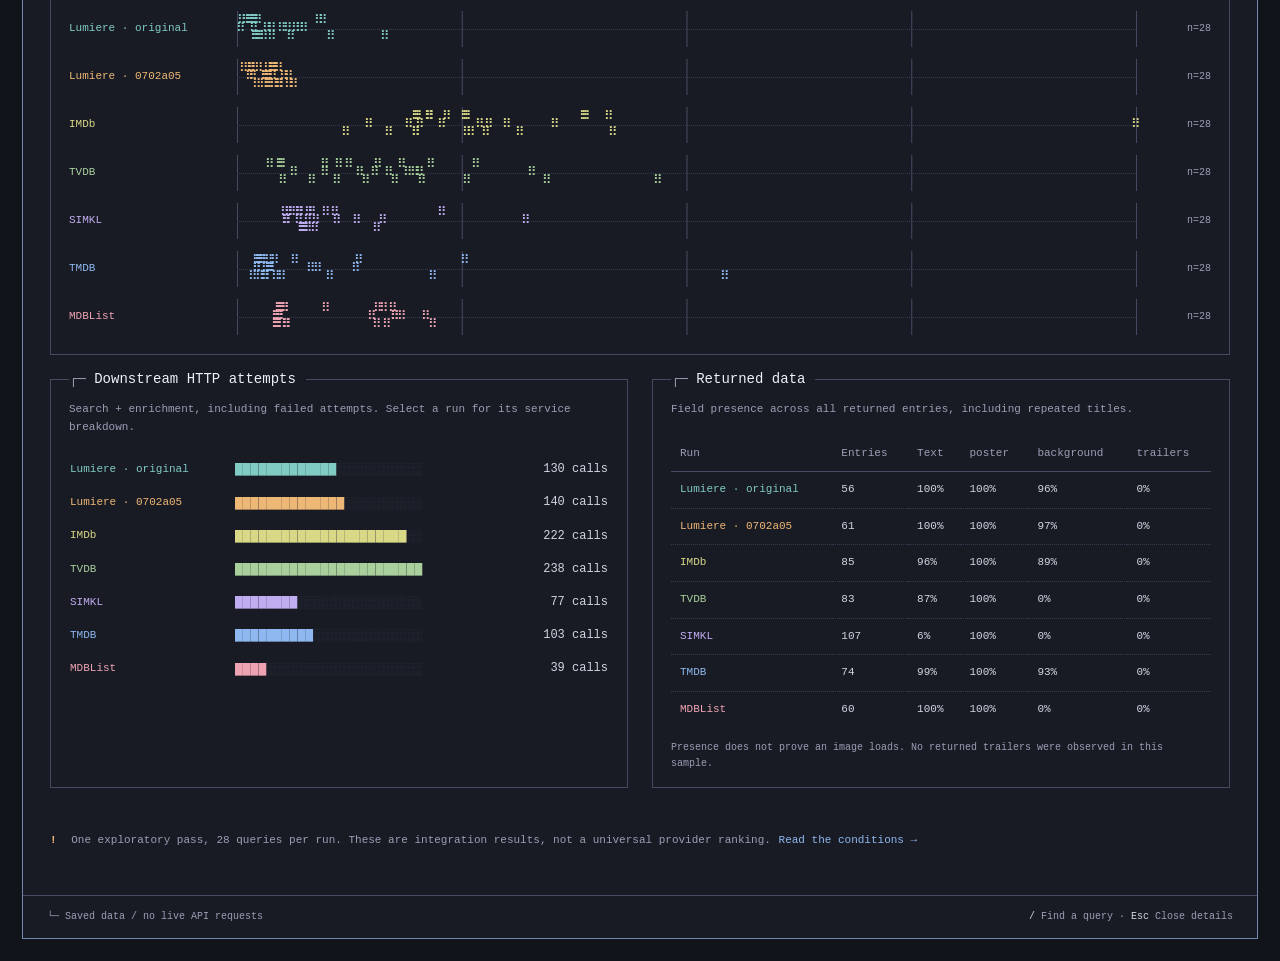
==== commit d6a131af: "Restore terminal character heatmap with subtle readability improvements" ====
--- a/ascii/index.html
+++ b/ascii/index.html
@@ -1,5 +1,5 @@
 <!doctype html>
-<html lang="en"><head><meta charset="utf-8"><meta name="viewport" content="width=device-width, initial-scale=1"><meta name="theme-color" content="#191b24"><meta name="description" content="An experimental terminal-style view of the AIOMetadata search benchmark. Explore saved results, response times and enrichment requests."><title>AIOMetadata / Search terminal</title><link rel="stylesheet" href="style.css?v=4fe7714666"><script type="module" src="app.js?v=c4c320711a"></script></head>
+<html lang="en"><head><meta charset="utf-8"><meta name="viewport" content="width=device-width, initial-scale=1"><meta name="theme-color" content="#191b24"><meta name="description" content="An experimental terminal-style view of the AIOMetadata search benchmark. Explore saved results, response times and enrichment requests."><title>AIOMetadata / Search terminal</title><link rel="stylesheet" href="style.css?v=c7ce3f02aa"><script type="module" src="app.js?v=c9246934e6"></script></head>
 <body>
 <a class="skip" href="#main">Skip to results</a>
 <div class="terminal">
@@ -13,7 +13,7 @@
 <section id="overview" class="view" aria-label="Overview">
 <div class="panel-grid"><section class="panel"><h2><span class="dim">┌─</span> Title discovery</h2><p class="caption">Confirmed target matches / scored searches. Higher is better.</p><div id="accuracy" class="bars"></div><p class="footnote">* Unmapped IDs may hide a match. Alias, franchise and no-match controls use separate review rules.</p></section>
 <section class="panel"><h2><span class="dim">┌─</span> Response time</h2><label class="inline-control">Include <select id="timing"><option value="all">All responses</option><option value="nonempty">Non-empty responses</option><option value="matched">Confirmed matches</option><option value="common">Matched by every selected run</option></select></label><div id="latency" class="bars"></div><p class="footnote">Median end-to-end time, including enrichment. A fast empty response is not a successful search.</p></section></div>
-<section class="panel heat-panel"><h2><span class="dim">┌─</span> Search success by category</h2><div class="heat-toolbar"><p class="caption" id="heat-context">Select a score to inspect its searches.</p><label>Order <select id="heat-sort"><option value="default">Provider order</option><option value="success">Most targets found</option></select></label></div><div class="heat-guide"><span>Each cell: <strong>found / tested</strong></span><div class="heat-scale" aria-label="Darker means fewer matches; brighter means more matches"><span>0%</span><i style="--level:0">·</i><i style="--level:.25">░</i><i style="--level:.5">▒</i><i style="--level:.75">▓</i><i style="--level:1">█</i><span>100%</span></div></div><p class="heat-mobile-hint">Swipe sideways for more categories. Provider names stay pinned.</p><div id="matrix" class="table-scroll"></div><p class="footnote">All six scored categories are shown, regardless of the category filter above. * Unresolved IDs may hide a match. Small samples: read the counts before comparing percentages. Aliases, franchises and no-match controls are in the query explorer.</p></section>
+<section class="panel heat-panel"><h2><span class="dim">┌─</span> Search success by category</h2><div class="heat-toolbar"><p class="caption" id="heat-context">Select a score to inspect its searches.</p><label>Order <select id="heat-sort"><option value="default">Provider order</option><option value="success">Most targets found</option></select></label></div><div class="heat-guide"><span>Each cell: <strong>found / tested</strong></span><div class="heat-scale" aria-label="Success rate shading"><span>···· 0%</span><span>░░░░ ≤25%</span><span>▒▒▒▒ ≤50%</span><span>▓▓▓▓ &lt;100%</span><span>████ 100%</span></div></div><p class="heat-mobile-hint">Swipe sideways for more categories. Provider names stay pinned.</p><div id="matrix" class="table-scroll"></div><p class="footnote">All six scored categories are shown, regardless of the category filter above. * Unresolved IDs may hide a match. Small samples: read the counts before comparing percentages. Aliases, franchises and no-match controls are in the query explorer.</p></section>
 <section class="panel"><h2><span class="dim">┌─</span> Response-time distribution</h2><p class="caption">Each dot is a saved search. Shared linear scale; select a dot to inspect it. Timing selection above applies.</p><div id="distribution" class="distribution"></div></section>
 <div class="panel-grid"><section class="panel"><h2><span class="dim">┌─</span> Downstream HTTP attempts</h2><p class="caption">Search + enrichment, including failed attempts. Select a run for its service breakdown.</p><div id="requests" class="bars"></div></section><section class="panel"><h2><span class="dim">┌─</span> Returned data</h2><p class="caption">Field presence across all returned entries, including repeated titles.</p><div id="coverage" class="table-scroll"></div><p class="footnote">Presence does not prove an image loads. No returned trailers were observed in this sample.</p></section></div>
 <p class="notice"><span>!</span> One exploratory pass, 28 queries per run. These are integration results, not a universal provider ranking. <button data-tab="notes">Read the conditions →</button></p>
--- a/ascii/style.css
+++ b/ascii/style.css
@@ -2,4 +2,5 @@
 /* Fit the entire character scale inside its column at every viewport. */
 .ascii-track{container-type:inline-size;letter-spacing:0;min-width:0}
 .ascii-track>span{font-size:min(13px,6.7cqw);letter-spacing:0}
-.heat-toolbar{display:flex;align-items:center;justify-content:space-between;gap:20px;margin-top:4px}.heat-toolbar .caption{margin:8px 0}.heat-toolbar label{white-space:nowrap}.heat-guide{display:flex;justify-content:space-between;gap:20px;align-items:center;padding:10px 0 15px;color:var(--dim);font-size:11px}.heat-guide strong{font-weight:400;color:var(--ink)}.heat-scale{display:flex;gap:4px;align-items:center;font-size:10px}.heat-scale i{font-style:normal;text-align:center;width:22px;height:20px;background:rgba(139,199,154,calc(.035 + var(--level)*.28));color:#b9d9bd}.heat-scale>span{margin-inline:5px}.heat-panel #matrix{max-height:650px;border-top:1px solid var(--line)}.heat-table{table-layout:fixed;min-width:830px;border-spacing:6px 6px}.heat-table thead th{position:sticky;top:0;z-index:2;background:var(--bg);height:58px;vertical-align:middle;color:var(--ink);border-bottom:1px solid var(--line);padding:8px 10px;font-size:11px;text-align:center}.heat-table thead th:first-child{width:178px;left:0;z-index:4;text-align:left}.heat-table th small{display:block;color:var(--dim);font-size:10px;margin-top:3px;font-weight:400}.heat-table tbody th{position:sticky;left:0;z-index:1;background:var(--bg);border:0;padding:12px 10px;white-space:normal;vertical-align:middle;font-size:12px}.heat-provider{color:var(--run)}.heat-provider small{color:var(--dim)}.heat-table td{padding:0;border:0!important;vertical-align:middle}.heat-tile{display:block;width:100%;min-height:72px;text-align:left;padding:10px 13px;border:1px solid rgba(139,199,154,calc(.10 + var(--level)*.20));background:rgba(139,199,154,calc(.035 + var(--level)*.28));color:#eff8ed;transition:border-color .12s,background .12s}.heat-tile:hover{background:rgba(139,199,154,calc(.14 + var(--level)*.28));border-color:#b9d9bd;color:#fff}.heat-tile:focus-visible{outline-offset:-3px;outline-color:#d9edd5}.heat-count{display:block;font-size:19px;line-height:1.2;font-variant-numeric:tabular-nums}.heat-denom{font-size:12px;color:#bbc8bf}.heat-count sup{font-size:12px;color:var(--amber)}.heat-detail{display:flex;align-items:center;gap:8px;margin-top:7px;color:#bdcfc2;font-size:10px}.heat-arrow{margin-left:auto;color:#9fb9a5;opacity:.5}.heat-tile:hover .heat-arrow,.heat-tile:focus-visible .heat-arrow{opacity:1}.heat-mobile-hint{display:none;color:var(--dim);font-size:10px}.heat-tile:disabled{opacity:.55}@media(max-width:850px){.heat-toolbar{align-items:start;flex-direction:column;gap:4px}.heat-guide{flex-wrap:wrap;gap:10px}.heat-mobile-hint{display:block}.heat-table{min-width:760px}.heat-table thead th:first-child{width:140px}.heat-table tbody th{font-size:11px}.heat-tile{padding:10px}.heat-table{border-spacing:4px}.heat-panel #matrix{max-height:490px}}@media(prefers-reduced-motion:reduce){.heat-tile{transition:none}}
+
+.heat-toolbar{display:flex;align-items:center;justify-content:space-between;gap:20px;margin-top:4px}.heat-toolbar .caption{margin:8px 0}.heat-toolbar label{white-space:nowrap}.heat-guide{display:flex;justify-content:space-between;gap:20px;align-items:center;padding:10px 0 12px;color:var(--dim);font-size:10px}.heat-guide strong{font-weight:400;color:var(--ink)}.heat-scale{display:flex;flex-wrap:wrap;gap:8px 16px;font-size:10px;color:var(--dim)}.heat-panel #matrix{max-height:520px}.heat-table{table-layout:fixed;min-width:790px}.heat-table thead th{position:sticky;top:0;z-index:2;background:var(--bg);height:52px;vertical-align:middle;padding:8px 10px;font-size:11px}.heat-table thead th:first-child{width:178px;left:0;z-index:4}.heat-table th small{display:block;color:var(--dim);font-size:10px;margin-top:3px;font-weight:400}.heat-table tbody th{position:sticky;left:0;z-index:1;background:var(--bg);border-bottom:1px dotted #343b4e;padding:10px;white-space:normal;vertical-align:middle;font-size:11px}.heat-provider{color:var(--run)}.heat-provider small{color:var(--dim)}.heat-table td{padding:4px;vertical-align:middle}.heat-table tbody tr:last-child th{border-bottom:0}.heat-table .matrix-cell{display:block;width:100%;min-height:53px;padding:7px 6px;color:var(--run);background:transparent;border:1px solid transparent}.heat-table .matrix-cell:hover{background:#252a38;border-color:var(--line)}.heat-shade{display:block;font-size:17px;line-height:1.2;letter-spacing:1px}.heat-score{display:block;color:var(--ink);font-size:11px;margin-top:6px}.heat-score small{color:var(--dim);font-size:10px;margin-left:7px}.heat-mobile-hint{display:none;color:var(--dim);font-size:10px}@media(max-width:850px){.heat-toolbar{align-items:start;flex-direction:column;gap:4px}.heat-guide{flex-wrap:wrap;gap:10px}.heat-mobile-hint{display:block}.heat-table{min-width:730px}.heat-table thead th:first-child{width:140px}.heat-panel #matrix{max-height:440px}}
